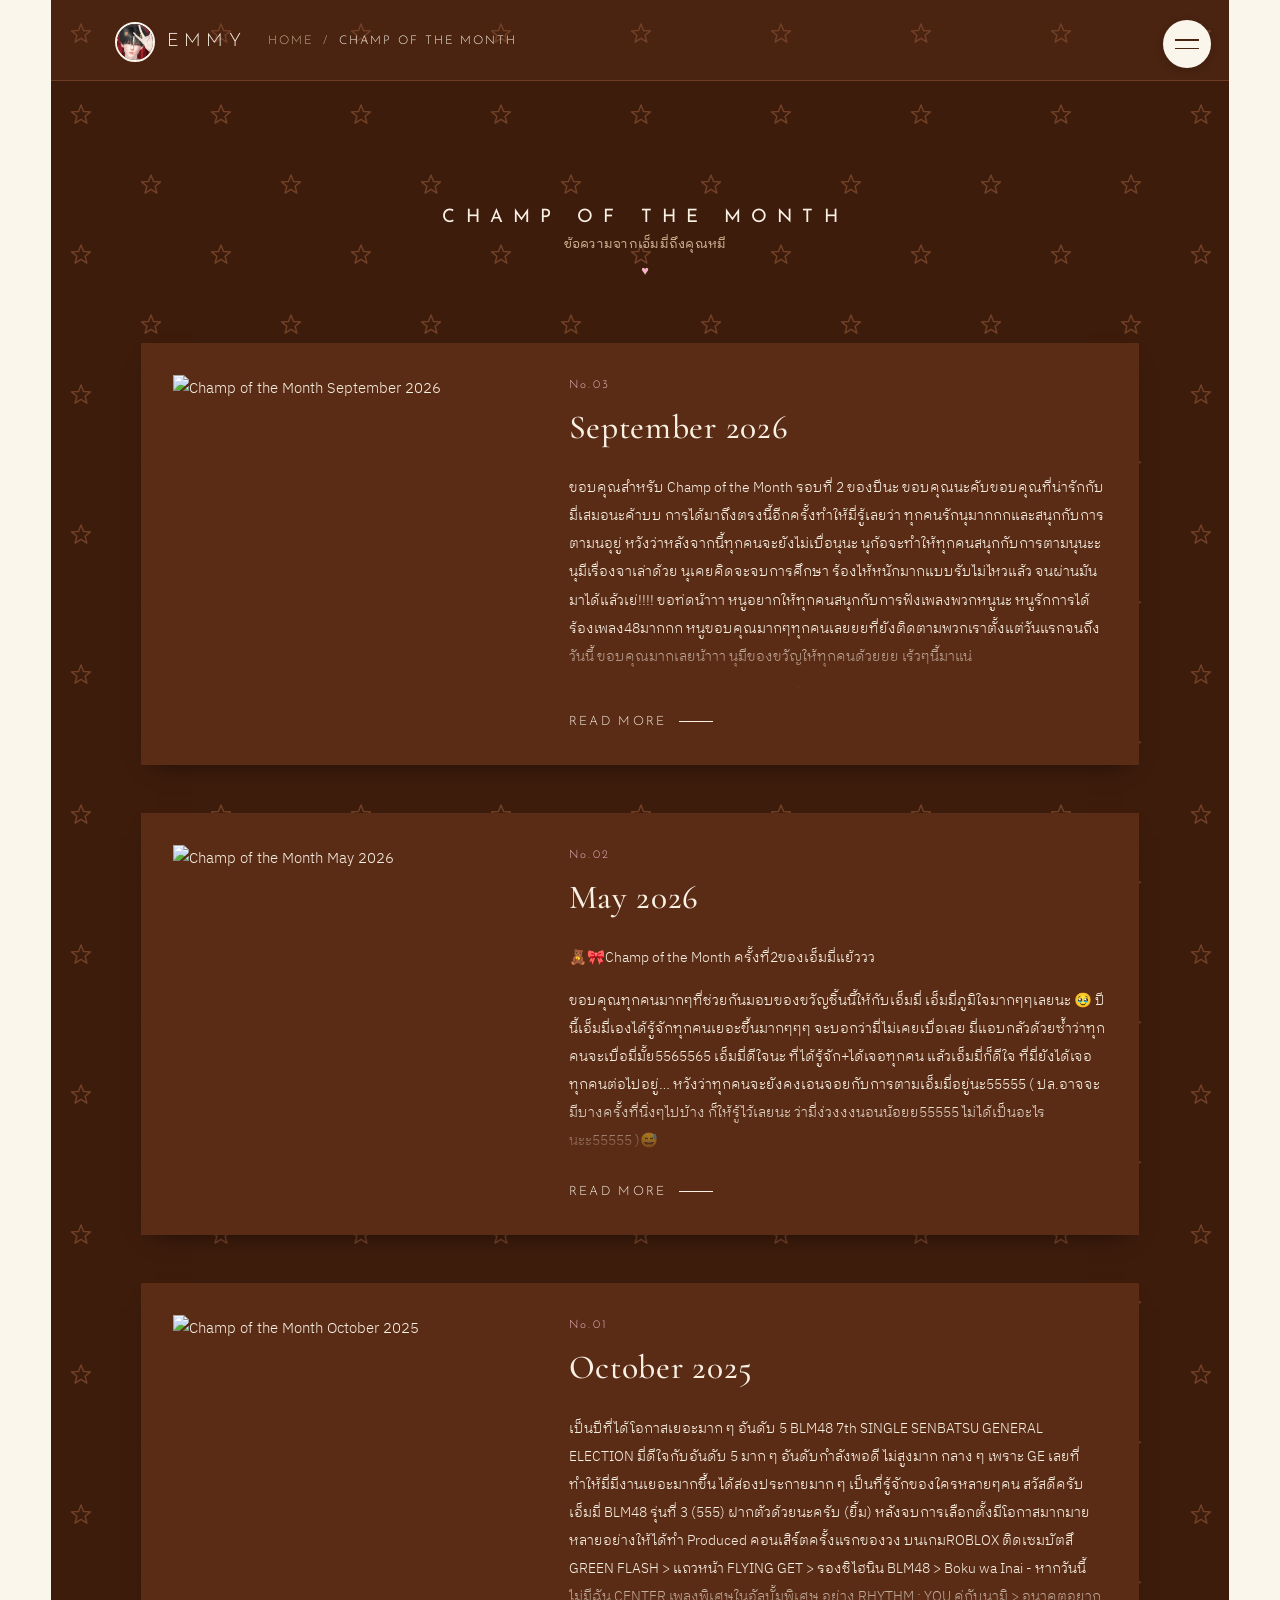
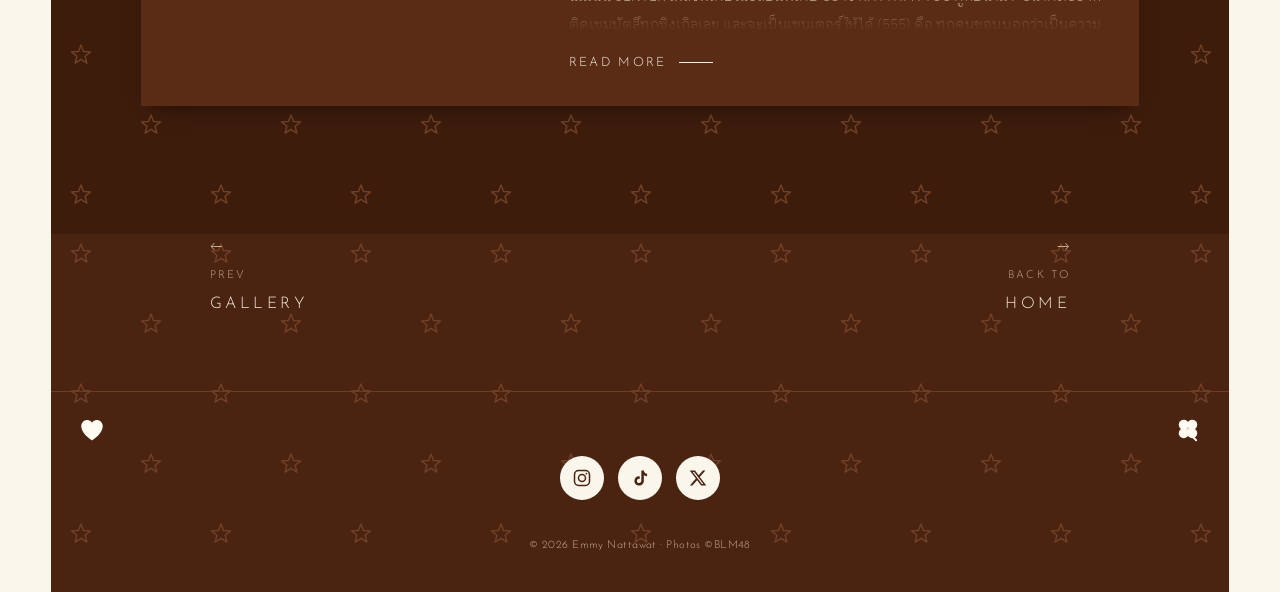
==== champ.html @ a746d8f6 "Split into pages, 4-cut photo theme, gallery, Champ of the Month - Each section is its own page (/pr" ====
<!doctype html>
<html lang="th">
<head>
  <meta charset="utf-8">
  <meta name="viewport" content="width=device-width, initial-scale=1">
  <title>CHAMP OF THE MONTH · EMMY BLM48</title>
  <meta name="description" content="CHAMP OF THE MONTH — เอ็มมี่ BLM48 รุ่นที่ 3">
  <link rel="preconnect" href="https://fonts.googleapis.com">
  <link rel="preconnect" href="https://fonts.gstatic.com" crossorigin>
  <link href="https://fonts.googleapis.com/css2?family=Cormorant+Garamond:ital,wght@0,400;0,500;1,400&family=IBM+Plex+Sans+Thai+Looped:wght@300;400;500&family=Josefin+Sans:wght@300;400;600&family=Zen+Maru+Gothic:wght@400;500&display=swap" rel="stylesheet">
  <link rel="icon" type="image/jpeg" href="/images/logo.jpg">
  <link rel="apple-touch-icon" href="/images/logo.jpg">
  <meta property="og:image" content="https://emmyblm48officialsite.vercel.app/images/logo.jpg">
  <meta name="theme-color" content="#4a2311">
  <link rel="stylesheet" href="style.css">
</head>
<body class="page page-champ">

  <div class="booth">
  <header class="page-head">
    <a class="brand" href="/" aria-label="EMMY — หน้าแรก"><img src="images/logo.jpg" alt="" width="40" height="40"><span>EMMY</span></a>
    <nav class="crumbs" aria-label="ตำแหน่งหน้า"><a href="/">HOME</a><span aria-hidden="true">/</span><span aria-current="page">CHAMP OF THE MONTH</span></nav>
  </header>

  <main id="top">

  <!-- ===== CHAMP OF THE MONTH (rendered from data.js) ===== -->
  <section class="section hatched" id="champ">
    <div class="inner">
      <h1 class="sec-tit">CHAMP OF THE MONTH<small>ข้อความจากเอ็มมี่ถึงคุณหมี</small></h1>
      <div class="champs" id="champ-list"></div>
    </div>
  </section>


  <nav class="page-nav" aria-label="หน้าอื่น">
    <a class="pn-prev" href="/gallery"><small>PREV</small>GALLERY</a>
    <a class="pn-next" href="/"><small>BACK TO</small>HOME</a>
  </nav>

  </main>
  </div>

  <script src="data.js"></script>
  <script src="layout.js"></script>
  <script src="script.js"></script>
</body>
</html>
---- style.css ----
/* =========================================================
   EMMY · BLM48 — "4 cut photo" theme
   chocolate photobooth print · outlined stars · cream paper
   ========================================================= */
:root {
  --paper: #fbf6ec;        /* cream page around the print */
  --brown: #4a2311;        /* print background */
  --brown-deep: #3d1c0c;   /* alternate band */
  --brown-card: #5a2c16;   /* raised panels */
  --star: url("data:image/svg+xml,%3Csvg xmlns='http://www.w3.org/2000/svg' width='140' height='140'%3E%3Cg fill='none' stroke='%23714026' stroke-width='1.4' stroke-linejoin='round'%3E%3Cpolygon points='30.0,24.0 32.5,30.5 39.5,30.9 34.1,35.3 35.9,42.1 30.0,38.3 24.1,42.1 25.9,35.3 20.5,30.9 27.5,30.5'/%3E%3Cpolygon points='100.0,94.0 102.5,100.5 109.5,100.9 104.1,105.3 105.9,112.1 100.0,108.3 94.1,112.1 95.9,105.3 90.5,100.9 97.5,100.5'/%3E%3C/g%3E%3C/svg%3E");

  --ink: #f8f0e3;          /* cream text */
  --ink-2: #dfcbb3;
  --ink-3: #c9ae90;
  --line: #6e3d24;
  --accent: #f4b3c6;       /* soft pink heart */
  --red: #8e1f24;          /* curtain red */

  --en: "Josefin Sans", "IBM Plex Sans Thai Looped", sans-serif;
  --serif: "Cormorant Garamond", "IBM Plex Sans Thai Looped", serif;
  --th: "IBM Plex Sans Thai Looped", "Josefin Sans", sans-serif;
  --jp: "Zen Maru Gothic", "IBM Plex Sans Thai Looped", sans-serif;
}

* { box-sizing: border-box; margin: 0; padding: 0; }
html { scroll-behavior: smooth; }
body {
  font-family: var(--th); font-weight: 300; color: var(--ink); line-height: 1.8; font-size: 15px;
  background: var(--paper); overflow-x: hidden;
  padding: 0 clamp(0px, 4vw, 64px);
}
img { max-width: 100%; height: auto; display: block; }
a { color: inherit; text-decoration: none; }
button { font: inherit; color: inherit; background: none; border: 0; cursor: pointer; }
:focus-visible { outline: 2px solid var(--accent); outline-offset: 3px; }
.heart { color: var(--accent); }

/* ===== the print ===== */
.booth {
  max-width: 1280px; margin: 0 auto;
  background: var(--star) 0 0 / 140px 140px, var(--brown);
}
.hatched { background: var(--star) 70px 70px / 140px 140px, var(--brown-deep); }

/* corner icons (heart + clover) */
.corner { position: absolute; top: 22px; width: 30px; height: 30px; color: #fffaf2; pointer-events: none; }
.corner svg { width: 100%; height: 100%; }
.corner-l { left: 26px; }
.corner-r { right: 26px; }
.hero .corner-r { right: 88px; }

/* ===== MENU ===== */
.menu-btn {
  position: fixed; top: 20px; right: max(20px, calc(4vw + 18px)); z-index: 120;
  width: 48px; height: 48px; display: grid; place-content: center; gap: 7px;
  background: var(--paper); border-radius: 50%; box-shadow: 0 2px 10px #00000026;
}
.menu-btn span { display: block; width: 24px; height: 1.5px; background: var(--brown); transition: transform .35s; }
.menu-btn[aria-expanded="true"] span:first-child { transform: translateY(4.25px) rotate(30deg); }
.menu-btn[aria-expanded="true"] span:last-child { transform: translateY(-4.25px) rotate(-30deg); }
.menu {
  position: fixed; inset: 0; z-index: 110;
  background: var(--star) 0 0 / 140px 140px, #3d1c0cf7;
  display: flex; flex-direction: column; align-items: center; justify-content: center; gap: 32px;
}
.menu[hidden] { display: none; }
.menu-badge { width: 96px; height: 96px; border-radius: 50%; border: 3px solid var(--paper); margin-bottom: -18px; }
.menu-logo { font-family: var(--en); font-weight: 300; font-size: 2.2rem; letter-spacing: .3em; }
.menu ul { list-style: none; text-align: center; }
.menu a { display: block; padding: 9px 0; font-family: var(--en); font-size: 1rem; letter-spacing: .35em; transition: color .2s; }
.menu a small { display: block; font-family: var(--th); font-size: .8rem; letter-spacing: .02em; color: var(--ink-3); }
.menu a:hover { color: var(--accent); }

/* ===== HERO — 4 cut photo ===== */
.hero { position: relative; padding: 26px clamp(20px, 7vw, 110px) 26px; }
.hero-caption { text-align: center; font-family: var(--jp); font-size: clamp(1.15rem, 2.6vw, 1.9rem); letter-spacing: .12em; margin-bottom: clamp(18px, 3vw, 30px); }
.hero-cuts { display: grid; grid-template-columns: 1fr 1fr; gap: clamp(10px, 2vw, 20px); max-width: min(860px, calc((100svh - 250px) * .8)); min-width: min(100%, 420px); margin: 0 auto; }
.cut { display: block; width: 100%; background: #2c140a; overflow: hidden; cursor: zoom-in; }
.cut img { width: 100%; aspect-ratio: 4 / 5; object-fit: cover; object-position: center 22%; transition: transform .6s ease; }
.cut:hover img { transform: scale(1.03); }
/* 4th cut: the teddy-bear cell, cropped out of the 4-cut print (cell ≈ x553–932, y683–1180 of 1080×1350) */
.cut-teddy { position: relative; aspect-ratio: 4 / 5; }
.cut-teddy img { position: absolute; max-width: none; aspect-ratio: auto; object-fit: fill; width: 285%; height: auto; left: -145.9%; top: -146.5%; }
.cut-teddy:hover img { transform: none; }
.hero-foot {
  display: grid; grid-template-columns: 1fr auto 1fr; align-items: end; gap: 16px;
  max-width: max(min(860px, calc((100svh - 250px) * .8)), min(100%, 560px)); margin: clamp(16px, 2.6vw, 26px) auto 0;
}
.cut-label { font-family: var(--serif); font-size: clamp(1.3rem, 2.8vw, 2.1rem); line-height: 1; color: #efe2cf; }
.hero-name { text-align: center; }
.hero-logo { display: block; font-family: var(--en); font-weight: 400; font-size: clamp(2.6rem, 7vw, 4.6rem); letter-spacing: .14em; line-height: 1; padding-left: .14em; }
.hero-sub { font-family: var(--en); font-size: clamp(.6875rem, 1.2vw, .85rem); letter-spacing: .32em; text-transform: uppercase; margin-top: 10px; }
.hero-date { justify-self: end; font-family: var(--en); font-size: clamp(1rem, 2vw, 1.35rem); letter-spacing: .04em; }

/* ===== PAGE HEADER (sub pages) ===== */
.page-head { display: flex; align-items: center; gap: 22px; padding: 22px clamp(20px, 5vw, 64px) 18px; padding-right: 96px; border-bottom: 1px solid var(--line); }
.brand { display: inline-flex; align-items: center; gap: 12px; font-family: var(--en); font-size: 1.15rem; letter-spacing: .28em; }
.brand img { width: 40px; height: 40px; border-radius: 50%; border: 2px solid var(--paper); }
.brand:hover span { color: var(--accent); }
.crumbs { display: flex; gap: 10px; font-family: var(--en); font-size: .75rem; letter-spacing: .16em; color: var(--ink-3); }
.crumbs a:hover { color: var(--ink); }
.crumbs [aria-current] { color: var(--ink); }
.menu a[aria-current="page"] { color: var(--accent); }

/* ===== PREV / NEXT ===== */
.page-nav { display: flex; justify-content: space-between; gap: 16px; max-width: 1040px; margin: 0 auto; padding: 0 clamp(20px, 7vw, 110px) 72px; }
.page-nav a { display: flex; flex-direction: column; gap: 4px; font-family: var(--en); font-size: 1rem; letter-spacing: .22em; transition: color .2s; }
.page-nav a small { font-size: .6875rem; letter-spacing: .2em; color: var(--ink-3); }
.page-nav a:hover { color: var(--accent); }
.pn-prev::before { content: "←"; letter-spacing: 0; color: var(--ink-3); }
.pn-next { text-align: right; align-items: flex-end; }
.pn-next::after { content: "→"; letter-spacing: 0; color: var(--ink-3); order: -1; }

/* ===== HOME: CONTENTS grid (each card = one page) ===== */
.contents { list-style: none; display: grid; grid-template-columns: repeat(3, 1fr); gap: clamp(14px, 2.4vw, 26px); }
.contents a { display: block; text-align: center; }
.contents-img { display: block; overflow: hidden; background: #2c140a; margin-bottom: 14px; }
.contents-img img { width: 100%; aspect-ratio: 4 / 3; object-fit: cover; object-position: center 25%; transition: transform .6s ease, opacity .3s; }
.contents a:hover .contents-img img { transform: scale(1.05); opacity: .85; }
.contents b { display: block; font-family: var(--en); font-weight: 400; font-size: .95rem; letter-spacing: .3em; padding-left: .3em; }
.contents small { display: block; font-size: .8rem; color: var(--ink-3); margin-top: 2px; }
.contents a:hover b { color: var(--accent); }

/* ===== BANNERS (little prints) ===== */
.banners { padding: 18px 0 6px; border-block: 1px solid var(--line); }
.banner-track {
  display: grid; grid-auto-flow: column; grid-auto-columns: clamp(240px, 28vw, 340px); gap: 14px;
  overflow-x: auto; scroll-snap-type: x mandatory; padding: 4px 26px 8px; scrollbar-width: none;
}
.banner-track::-webkit-scrollbar { display: none; }
.banner {
  scroll-snap-align: center; aspect-ratio: 3 / 1; padding: 12px 20px;
  display: flex; flex-direction: column; justify-content: center; line-height: 1.25;
  box-shadow: 0 6px 14px -8px #00000080; transition: transform .25s;
}
.banner:hover { transform: translateY(-2px) rotate(-.4deg); }
.banner small { font-family: var(--en); font-size: .6875rem; letter-spacing: .2em; text-transform: uppercase; }
.banner b { font-family: var(--en); font-weight: 400; font-size: clamp(1.2rem, 2vw, 1.55rem); letter-spacing: .05em; margin: 4px 0 2px; }
.banner span { font-size: .75rem; }
.b-pink { background: #f6dde2; color: #7a1f33; }
.b-white { background: #fbf6ec; color: #4a2311; }
.b-blue { background: #dde7f3; color: #23436e; }
.b-lilac { background: #e9e0f4; color: #4c3478; }
.b-cream { background: #f2e3c6; color: #5a3d0c; }
.banner-dots { display: flex; justify-content: center; gap: 10px; padding: 12px 0 8px; }
.banner-dots button { width: 7px; height: 7px; border-radius: 50%; background: #7b4a30; transition: background .2s; }
.banner-dots button.is-on { background: var(--ink); }

/* ===== SECTION ===== */
.section { position: relative; padding: clamp(72px, 10vw, 128px) clamp(20px, 7vw, 110px); }
.section > *, .inner { max-width: 1040px; margin-inline: auto; }
.sec-tit {
  font-family: var(--en); font-weight: 400; font-size: 1.15rem; letter-spacing: .55em; line-height: 1; text-align: center;
  margin-bottom: clamp(40px, 6vw, 64px); padding-left: .55em;
}
.sec-tit small { display: block; font-family: var(--th); font-size: .8rem; letter-spacing: .02em; color: var(--ink-3); margin-top: 12px; padding: 0; }
.sec-tit::after { content: "♥"; display: block; font-size: .8rem; letter-spacing: 0; color: var(--accent); margin-top: 14px; }
.sub-tit { font-family: var(--en); font-weight: 400; font-size: .9rem; letter-spacing: .4em; text-align: center; margin: 80px 0 28px; }

.view-more {
  display: flex; align-items: center; gap: 12px; margin: 36px 0 0 auto;
  font-family: var(--en); font-size: .8rem; letter-spacing: .18em;
}
.view-more::after { content: ""; width: 34px; height: 1px; background: var(--ink); transition: width .3s; }
.view-more:hover::after { width: 50px; }
.view-more[hidden] { display: none; }

/* category labels */
.pill {
  display: inline-block; font-family: var(--en); font-size: .6875rem; letter-spacing: .06em; line-height: 1;
  padding: 4px 8px 3px; border: 1px solid currentColor; border-radius: 2px; white-space: nowrap; vertical-align: middle;
}
.pill.senbatsu { color: #f4b6c8; }
.pill.center { color: #3a2410; background: #f0d58a; border-color: #f0d58a; }
.pill.under { color: #cdb8a3; }
.pill.cw { color: #d6c5f4; }
.pill.event, .pill.live { color: #bcd2f6; }
.pill.movie { color: #a9dcc6; }
.pill.teaser { color: #f5c49b; }
.pill.ver { color: var(--ink-2); }
.pill.team { color: #3d1c2f; background: #f2c3df; border-color: #f2c3df; }
.pill.role { color: #10313b; background: #bfe3ee; border-color: #bfe3ee; }

/* filter tabs: text only, each its own pastel, active = cream + underline */
.pills { display: flex; flex-wrap: wrap; justify-content: center; gap: 6px 26px; margin-bottom: 40px; }
.pill-btn {
  --c: var(--ink-2);
  position: relative; padding: 6px 2px 10px; color: var(--c);
  font-family: var(--en); font-size: .85rem; letter-spacing: .08em; transition: color .2s, opacity .2s;
}
.pill-btn::after {
  content: ""; position: absolute; left: 0; right: 0; bottom: 0; height: 1px; background: var(--ink);
  transform: scaleX(0); transition: transform .3s ease;
}
.pill-btn:hover { opacity: .75; }
.pill-btn.is-on { color: var(--ink); }
.pill-btn.is-on::after { transform: scaleX(1); }
[data-vfilter="song"], [data-filter="senbatsu"] { --c: #f4b6c8; }
[data-vfilter="mv"], [data-filter="cw"] { --c: #d6c5f4; }
[data-vfilter="center"], [data-filter="center"] { --c: #f0d58a; }
[data-vfilter="teaser"] { --c: #f5c49b; }
[data-vfilter="thai"], [data-filter="event"] { --c: #bcd2f6; }
[data-vfilter="male"] { --c: #a9dcc6; }
[data-filter="under"] { --c: #cdb8a3; }

/* ===== PROFILE ===== */
.profile { display: grid; grid-template-columns: minmax(240px, 400px) 1fr; gap: clamp(32px, 6vw, 80px); align-items: start; }
.profile-photo { background: #fbf6ec; padding: 12px 12px 44px; box-shadow: 0 10px 24px -12px #000000a0; transform: rotate(-1.5deg); position: relative; }
.profile-photo::after { content: "EMMY"; position: absolute; left: 0; right: 0; bottom: 12px; text-align: center; font-family: var(--en); font-size: .85rem; letter-spacing: .3em; color: var(--brown); }
.profile-photo img { width: 100%; aspect-ratio: 1; object-fit: cover; }
.profile-name { font-family: var(--en); font-weight: 300; font-size: clamp(2.4rem, 5vw, 3.4rem); letter-spacing: .1em; line-height: 1.1; }
.profile-name span { font-family: var(--jp); font-size: .9rem; letter-spacing: .3em; color: var(--accent); margin-left: 16px; vertical-align: middle; }
.profile-th { color: var(--ink-2); margin-top: 6px; font-size: .9rem; }
.profile-data { margin-top: 32px; border-top: 1px solid var(--line); }
.profile-data div { display: grid; grid-template-columns: 120px 1fr; gap: 12px; padding: 11px 0; border-bottom: 1px solid var(--line); }
.profile-data dt { font-family: var(--en); font-size: .72rem; letter-spacing: .14em; text-transform: uppercase; color: var(--ink-3); padding-top: 3px; }
.profile-data dd { font-size: .92rem; }
.oshimark { font-size: 1.2rem; line-height: 1; }
.profile-stats { list-style: none; display: grid; grid-template-columns: repeat(4, 1fr); margin-top: 32px; }
.profile-stats li { text-align: center; font-family: var(--en); font-size: .6875rem; letter-spacing: .14em; color: var(--ink-3); text-transform: uppercase; }
.profile-stats li + li { border-left: 1px solid var(--line); }
.profile-stats b { display: block; font-weight: 300; font-size: clamp(1.8rem, 3vw, 2.4rem); color: var(--ink); letter-spacing: 0; line-height: 1.3; }

/* ===== SNS ===== */
.sns { list-style: none; display: flex; gap: 14px; }
.sns a { display: grid; place-items: center; width: 44px; height: 44px; border-radius: 50%; background: var(--paper); color: var(--brown); transition: transform .2s, background .2s; }
.sns a:hover { transform: translateY(-2px); background: #fff; }
.sns svg { width: 20px; height: 20px; }
.sns-profile { margin-top: 32px; }
.sns-footer { justify-content: center; margin-bottom: 36px; }

/* ===== HISTORY ===== */
.sched { list-style: none; }
.sched li { display: grid; grid-template-columns: 96px 1fr; gap: 18px; padding: 14px 0; border-bottom: 1px dashed var(--line); }
.sched-date { font-family: var(--en); line-height: 1.1; }
.sched-date b { display: block; font-weight: 400; font-size: 1.5rem; letter-spacing: .02em; }
.sched-date span { font-size: .6875rem; letter-spacing: .1em; color: var(--ink-3); }
.sched-body { padding-top: 2px; }
.sched-tags { display: flex; gap: 6px; flex-wrap: wrap; align-items: center; margin-bottom: 6px; }
.sched-new { font-family: var(--en); font-size: .6875rem; color: var(--accent); letter-spacing: .08em; }
.sched-title { font-size: .92rem; line-height: 1.6; }
.sched-title button, .sched-title a { text-align: left; transition: color .2s; }
.sched-title button:hover, .sched-title a:hover { color: var(--accent); }
.sched-title small { color: var(--ink-2); }

/* ===== MOVIE ===== */
.movies { display: grid; grid-template-columns: repeat(3, 1fr); gap: 40px 28px; }
.movie { display: block; text-align: left; }
.movie-thumb { position: relative; aspect-ratio: 16 / 9; overflow: hidden; background: #2c140a; }
.movie-thumb img { width: 100%; height: 100%; object-fit: cover; transition: transform .6s ease, opacity .3s; }
.movie:hover .movie-thumb img { transform: scale(1.05); opacity: .85; }
.movie-thumb .play {
  position: absolute; left: 50%; top: 50%; translate: -50% -50%; width: 46px; height: 46px; border-radius: 50%;
  border: 1px solid #fff; display: grid; place-items: center; color: #fff; font-size: .8rem; padding-left: 3px;
  background: #00000040; transition: background .25s, color .25s;
}
.movie:hover .play { background: var(--paper); color: var(--brown); border-color: var(--paper); }
.movie-meta { margin-top: 14px; }
.movie-meta time { font-family: var(--en); font-size: .75rem; letter-spacing: .1em; color: var(--ink-3); }
.movie-meta h3 { font-weight: 400; font-size: .95rem; line-height: 1.5; margin-top: 4px; }
.movie-meta p { font-size: .8rem; color: var(--ink-2); line-height: 1.5; }

/* ===== PHOTO (booth cells) ===== */
.photos { display: grid; grid-template-columns: repeat(4, 1fr); gap: 34px 22px; }
.photo { text-align: left; display: block; }
.photo[hidden] { display: none; }
.photo-img { overflow: hidden; background: #2c140a; }
.photo-img img { width: 100%; aspect-ratio: 4 / 5; object-fit: cover; object-position: center 20%; transition: transform .6s ease; }
.photo:hover .photo-img img { transform: scale(1.05); }
.photo-meta { margin-top: 12px; }
.photo-meta time { font-family: var(--en); font-size: .72rem; letter-spacing: .1em; color: var(--ink-3); }
.photo-meta h3 { font-weight: 400; font-size: .92rem; line-height: 1.45; margin: 4px 0 2px; }
.photo-meta p { font-size: .8rem; color: var(--ink-2); line-height: 1.5; }
.covers { display: grid; grid-template-columns: repeat(4, 1fr); gap: 22px; }
.cover { overflow: hidden; }
.cover img { width: 100%; aspect-ratio: 4 / 5; object-fit: cover; transition: transform .6s ease; }
.cover:hover img { transform: scale(1.05); }

/* ===== GALLERY (masonry) ===== */
.gallery { columns: 3 260px; column-gap: 16px; }
.g-item { display: block; width: 100%; margin-bottom: 16px; break-inside: avoid; overflow: hidden; background: #2c140a; }
.g-item img { width: 100%; height: auto; transition: transform .6s ease; }
.g-item:hover img { transform: scale(1.04); }

/* ===== CHAMP OF THE MONTH ===== */
.champs { display: grid; gap: 48px; }
.champ { display: grid; grid-template-columns: minmax(220px, 340px) 1fr; gap: clamp(28px, 5vw, 56px); align-items: start; background: var(--brown-card); padding: clamp(18px, 3vw, 32px); box-shadow: 0 10px 24px -14px #000000b0; }
.champ-img img { width: 100%; }
.champ-no { font-family: var(--en); font-size: .72rem; letter-spacing: .2em; color: var(--accent); }
.champ h3 { font-family: var(--serif); font-weight: 500; font-size: clamp(1.6rem, 3vw, 2.1rem); letter-spacing: .02em; margin: 2px 0 16px; }
.champ-text { font-size: .9rem; line-height: 1.95; max-height: 15em; overflow: hidden; position: relative; }
.champ-text::after { content: ""; position: absolute; left: 0; right: 0; bottom: 0; height: 4em; background: linear-gradient(#5a2c1600, var(--brown-card)); pointer-events: none; }
.champ-text.is-open { max-height: none; }
.champ-text.is-open::after { display: none; }
.champ-text p + p { margin-top: 1em; }
.champ-toggle { margin: 20px 0 0; }

/* ===== MESSAGE ===== */
.message { max-width: 640px !important; text-align: center; }
.message p + p { margin-top: 20px; }
.message-lead { font-size: clamp(1.25rem, 2.4vw, 1.6rem); font-weight: 400; line-height: 1.6; margin-bottom: 32px; }
.message-jp { font-family: var(--jp); color: var(--ink-2); }
.message-sign { font-family: var(--serif); font-size: 1.4rem; letter-spacing: .06em; margin-top: 32px !important; }
.why { margin-top: 56px !important; padding-top: 28px; border-top: 1px solid var(--line); font-size: .85rem; color: var(--ink-2); }
.why b { font-weight: 500; color: var(--ink); }

/* ===== FOOTER (print bottom edge) ===== */
.footer { position: relative; text-align: center; padding: 64px clamp(20px, 7vw, 110px) 36px; border-top: 1px solid var(--line); }
.footer-copy { font-family: var(--en); font-size: .6875rem; letter-spacing: .04em; color: var(--ink-3); }

/* ===== LIGHTBOX & PLAYER ===== */
.lightbox, .player { position: fixed; inset: 0; z-index: 300; background: #2a1208f2; }
.lightbox { display: grid; grid-template-columns: 64px 1fr 64px; align-items: center; padding: 24px 8px; }
.lightbox[hidden], .player[hidden] { display: none; }
.lightbox figure { grid-column: 2; display: flex; flex-direction: column; align-items: center; }
.lightbox img { max-height: 80vh; border: 10px solid var(--paper); }
.lightbox figcaption, .player-cap { font-family: var(--en); font-size: .8rem; letter-spacing: .02em; color: var(--ink-2); margin-top: 16px; text-align: center; }
.lb-btn { width: 52px; height: 52px; border-radius: 50%; font-size: 2rem; line-height: 1; color: var(--ink); font-weight: 300; }
.lb-btn:hover { color: var(--accent); }
.lb-close { position: absolute; top: 20px; right: 24px; }
.lb-prev { grid-column: 1; }
.lb-next { grid-column: 3; }
.player { display: grid; place-items: center; padding: 72px 16px 24px; }
.player-box { width: min(100%, 980px); }
.player-frame { aspect-ratio: 16 / 9; background: #000; overflow: hidden; }
.player-frame iframe { width: 100%; height: 100%; border: 0; display: block; }
.player-cap { display: flex; justify-content: space-between; gap: 16px; flex-wrap: wrap; text-align: left; }
.player-cap a { color: var(--ink); border-bottom: 1px solid currentColor; }
.player-close { position: absolute; top: 20px; right: 24px; }

/* ===== REVEAL ===== */
.reveal { opacity: 0; transform: translateY(18px); transition: opacity .8s ease, transform .8s ease; }
.reveal.in { opacity: 1; transform: none; }
@media (prefers-reduced-motion: reduce) {
  html { scroll-behavior: auto; }
  .reveal { opacity: 1; transform: none; transition: none; }
  .banner:hover { transform: none; }
}

/* ===== RESPONSIVE ===== */
@media (max-width: 900px) {
  .profile { grid-template-columns: 1fr; }
  .profile-photo { max-width: 400px; }
  .movies { grid-template-columns: repeat(2, 1fr); gap: 32px 18px; }
  .photos { grid-template-columns: repeat(3, 1fr); }
  .covers { grid-template-columns: repeat(2, 1fr); }
  .champ { grid-template-columns: 1fr; }
  .champ-img { max-width: 420px; }
  .contents { grid-template-columns: repeat(2, 1fr); }
}
@media (max-width: 600px) {
  body { font-size: 14px; padding: 0; }
  .hero { padding: 70px 14px 24px; }
  .corner { top: 18px; width: 24px; height: 24px; }
  .corner-l { left: 16px; }
  .corner-r { right: auto; left: 52px; }
  .hero-foot { grid-template-columns: auto 1fr auto; gap: 10px; }
  .menu-btn { top: 10px; right: 10px; }
  .banner-track { padding: 4px 16px 8px; grid-auto-columns: 78vw; }
  .sec-tit { letter-spacing: .4em; padding-left: .4em; }
  .profile-data div { grid-template-columns: 96px 1fr; }
  .profile-stats b { font-size: 1.6rem; }
  .sched li { grid-template-columns: 74px 1fr; gap: 12px; }
  .sched-date b { font-size: 1.2rem; }
  .movies { grid-template-columns: 1fr; }
  .photos { grid-template-columns: repeat(2, 1fr); gap: 26px 14px; }
  .lightbox { grid-template-columns: 40px 1fr 40px; padding: 16px 0; }
  .page-head { padding: 14px 70px 14px 16px; gap: 14px; flex-wrap: wrap; }
  .crumbs { font-size: .6875rem; }
  .page-nav a { font-size: .85rem; letter-spacing: .14em; }
}
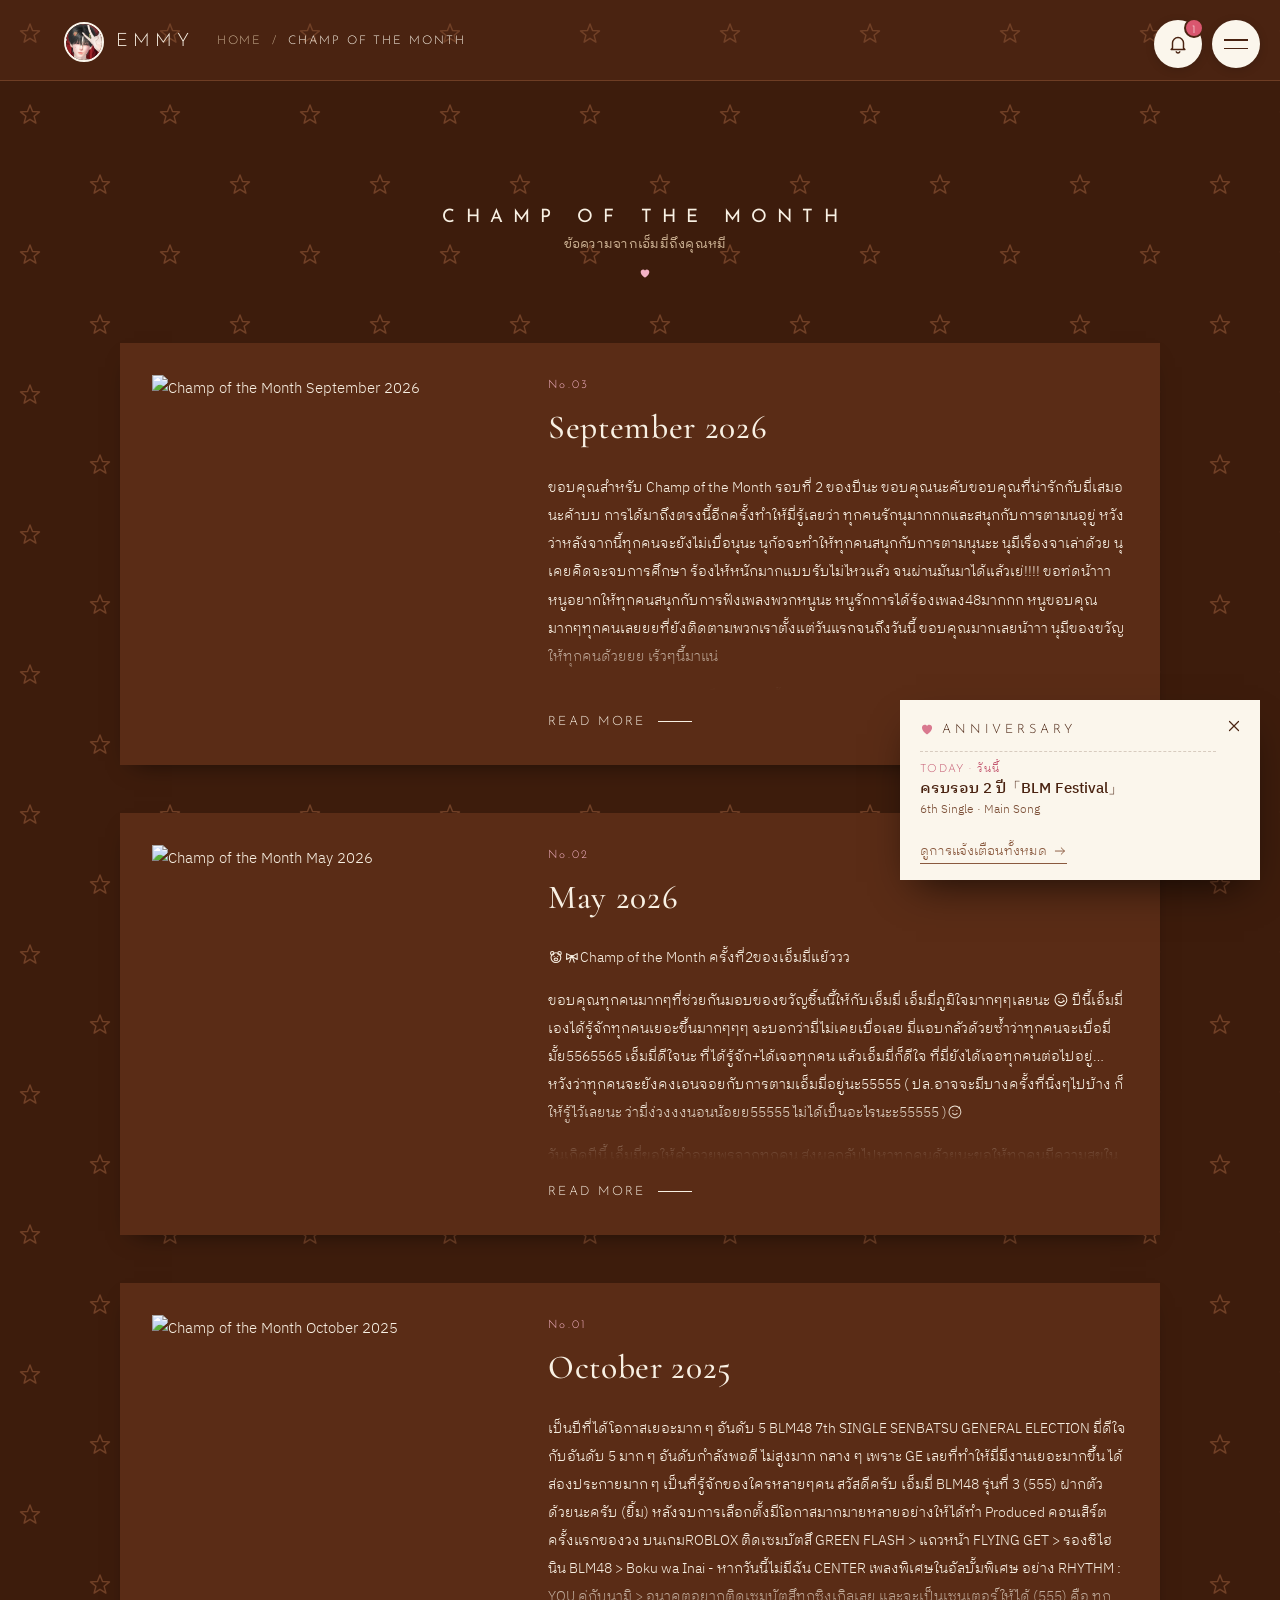
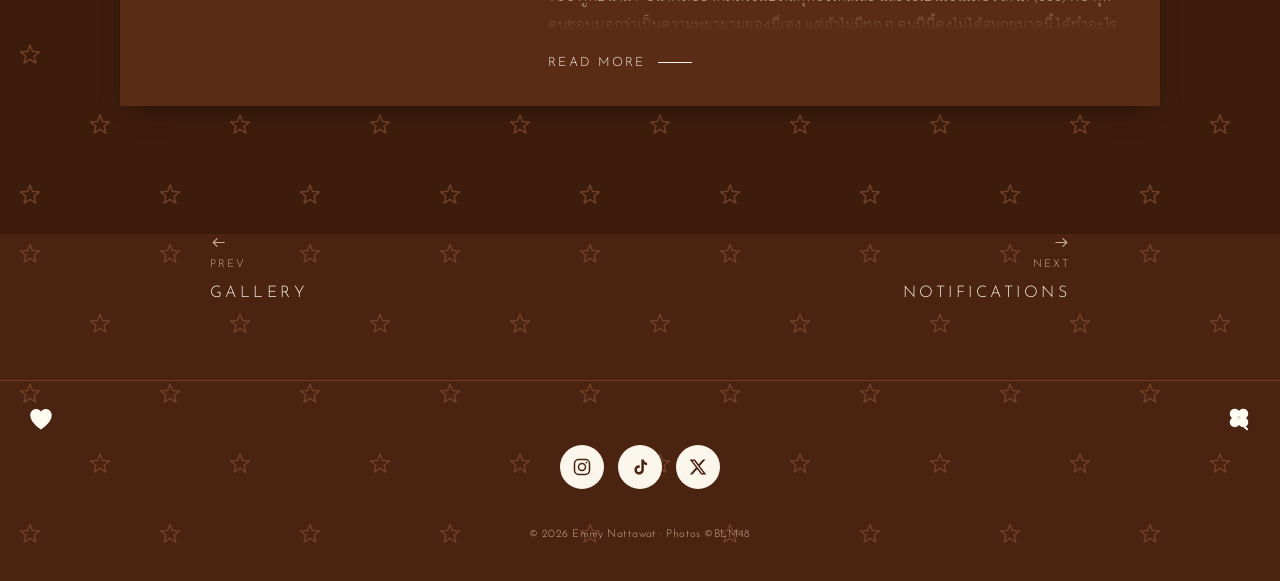
==== commit 484537a0: "Add Notifications page, bell badge and device notifications - /notifications lists today's, upcoming" ====
--- a/champ.html
+++ b/champ.html
@@ -9,7 +9,8 @@
   <link rel="preconnect" href="https://fonts.gstatic.com" crossorigin>
   <link href="https://fonts.googleapis.com/css2?family=Cormorant+Garamond:ital,wght@0,400;0,500;1,400&family=IBM+Plex+Sans+Thai+Looped:wght@300;400;500&family=Josefin+Sans:wght@300;400;600&family=Zen+Maru+Gothic:wght@400;500&display=swap" rel="stylesheet">
   <link rel="icon" type="image/jpeg" href="/images/logo.jpg">
-  <link rel="apple-touch-icon" href="/images/logo.jpg">
+  <link rel="apple-touch-icon" href="/images/icon-192.png">
+  <link rel="manifest" href="/manifest.webmanifest">
   <meta property="og:image" content="https://emmyblm48officialsite.vercel.app/images/logo.jpg">
   <meta name="theme-color" content="#4a2311">
   <link rel="stylesheet" href="style.css">
@@ -35,13 +36,14 @@
 
   <nav class="page-nav" aria-label="หน้าอื่น">
     <a class="pn-prev" href="/gallery"><small>PREV</small>GALLERY</a>
-    <a class="pn-next" href="/"><small>BACK TO</small>HOME</a>
+    <a class="pn-next" href="/notifications"><small>NEXT</small>NOTIFICATIONS</a>
   </nav>
 
   </main>
   </div>
 
   <script src="data.js"></script>
+  <script src="notify.js"></script>
   <script src="layout.js"></script>
   <script src="script.js"></script>
 </body>
--- a/style.css
+++ b/style.css
@@ -3,7 +3,7 @@
    chocolate photobooth print · outlined stars · cream paper
    ========================================================= */
 :root {
-  --paper: #fbf6ec;        /* cream page around the print */
+  --paper: #fbf6ec;        /* cream for prints, polaroid, buttons */
   --brown: #4a2311;        /* print background */
   --brown-deep: #3d1c0c;   /* alternate band */
   --brown-card: #5a2c16;   /* raised panels */
@@ -13,6 +13,9 @@
   --ink-2: #dfcbb3;
   --ink-3: #c9ae90;
   --line: #6e3d24;
+  --i-heart: url("data:image/svg+xml,%3Csvg xmlns='http://www.w3.org/2000/svg' viewBox='0 0 24 24'%3E%3Cpath d='M12 21.2s-8.6-5.3-8.6-11.4C3.4 6.9 5.6 4.8 8.2 4.8c1.6 0 3 .8 3.8 2.1.8-1.3 2.2-2.1 3.8-2.1 2.6 0 4.8 2.1 4.8 5 0 6.1-8.6 11.4-8.6 11.4z'/%3E%3C/svg%3E");
+  --i-arrow-l: url("data:image/svg+xml,%3Csvg xmlns='http://www.w3.org/2000/svg' viewBox='0 0 24 24' fill='none' stroke='%23000' stroke-width='1.6' stroke-linecap='round' stroke-linejoin='round'%3E%3Cpath d='M20 12H4.5M10 6.5 4.5 12l5.5 5.5'/%3E%3C/svg%3E");
+  --i-arrow-r: url("data:image/svg+xml,%3Csvg xmlns='http://www.w3.org/2000/svg' viewBox='0 0 24 24' fill='none' stroke='%23000' stroke-width='1.6' stroke-linecap='round' stroke-linejoin='round'%3E%3Cpath d='M4 12h15.5M14 6.5l5.5 5.5-5.5 5.5'/%3E%3C/svg%3E");
   --accent: #f4b3c6;       /* soft pink heart */
   --red: #8e1f24;          /* curtain red */
 
@@ -26,18 +29,18 @@
 html { scroll-behavior: smooth; }
 body {
   font-family: var(--th); font-weight: 300; color: var(--ink); line-height: 1.8; font-size: 15px;
-  background: var(--paper); overflow-x: hidden;
-  padding: 0 clamp(0px, 4vw, 64px);
+  background: var(--star) 0 0 / 140px 140px, var(--brown); overflow-x: hidden;
 }
 img { max-width: 100%; height: auto; display: block; }
 a { color: inherit; text-decoration: none; }
 button { font: inherit; color: inherit; background: none; border: 0; cursor: pointer; }
 :focus-visible { outline: 2px solid var(--accent); outline-offset: 3px; }
 .heart { color: var(--accent); }
+.ico { display: inline-block; width: 1.1em; height: 1.1em; vertical-align: -.18em; flex: none; }
 
 /* ===== the print ===== */
 .booth {
-  max-width: 1280px; margin: 0 auto;
+  min-height: 100svh;
   background: var(--star) 0 0 / 140px 140px, var(--brown);
 }
 .hatched { background: var(--star) 70px 70px / 140px 140px, var(--brown-deep); }
@@ -47,11 +50,24 @@
 .corner svg { width: 100%; height: 100%; }
 .corner-l { left: 26px; }
 .corner-r { right: 26px; }
-.hero .corner-r { right: 88px; }
+.hero .corner-r { right: 146px; }
+
+/* ===== BELL (notifications) ===== */
+.bell-btn {
+  position: fixed; top: 20px; right: 78px; z-index: 120; width: 48px; height: 48px; display: grid; place-items: center;
+  background: var(--paper); color: var(--brown); border-radius: 50%; box-shadow: 0 2px 10px #00000026;
+}
+.bell-btn .ico { width: 22px; height: 22px; }
+.bell-btn:hover { color: #c4566f; }
+.bell-count {
+  position: absolute; top: -2px; right: -2px; min-width: 20px; height: 20px; padding: 0 5px; border-radius: 10px;
+  background: #d9576f; color: #fff; font-family: var(--en); font-size: .7rem; line-height: 21px; text-align: center; border: 2px solid var(--brown);
+}
+.bell-count[hidden] { display: none; }
 
 /* ===== MENU ===== */
 .menu-btn {
-  position: fixed; top: 20px; right: max(20px, calc(4vw + 18px)); z-index: 120;
+  position: fixed; top: 20px; right: 20px; z-index: 120;
   width: 48px; height: 48px; display: grid; place-content: center; gap: 7px;
   background: var(--paper); border-radius: 50%; box-shadow: 0 2px 10px #00000026;
 }
@@ -93,7 +109,7 @@
 .hero-date { justify-self: end; font-family: var(--en); font-size: clamp(1rem, 2vw, 1.35rem); letter-spacing: .04em; }
 
 /* ===== PAGE HEADER (sub pages) ===== */
-.page-head { display: flex; align-items: center; gap: 22px; padding: 22px clamp(20px, 5vw, 64px) 18px; padding-right: 96px; border-bottom: 1px solid var(--line); }
+.page-head { display: flex; align-items: center; gap: 22px; padding: 22px clamp(20px, 5vw, 64px) 18px; padding-right: 150px; border-bottom: 1px solid var(--line); }
 .brand { display: inline-flex; align-items: center; gap: 12px; font-family: var(--en); font-size: 1.15rem; letter-spacing: .28em; }
 .brand img { width: 40px; height: 40px; border-radius: 50%; border: 2px solid var(--paper); }
 .brand:hover span { color: var(--accent); }
@@ -107,19 +123,10 @@
 .page-nav a { display: flex; flex-direction: column; gap: 4px; font-family: var(--en); font-size: 1rem; letter-spacing: .22em; transition: color .2s; }
 .page-nav a small { font-size: .6875rem; letter-spacing: .2em; color: var(--ink-3); }
 .page-nav a:hover { color: var(--accent); }
-.pn-prev::before { content: "←"; letter-spacing: 0; color: var(--ink-3); }
+.pn-prev::before, .pn-next::after { content: ""; width: 1.1em; height: 1.1em; background: var(--ink-3); -webkit-mask: var(--i) center / contain no-repeat; mask: var(--i) center / contain no-repeat; }
+.pn-prev::before { --i: var(--i-arrow-l); }
 .pn-next { text-align: right; align-items: flex-end; }
-.pn-next::after { content: "→"; letter-spacing: 0; color: var(--ink-3); order: -1; }
-
-/* ===== HOME: CONTENTS grid (each card = one page) ===== */
-.contents { list-style: none; display: grid; grid-template-columns: repeat(3, 1fr); gap: clamp(14px, 2.4vw, 26px); }
-.contents a { display: block; text-align: center; }
-.contents-img { display: block; overflow: hidden; background: #2c140a; margin-bottom: 14px; }
-.contents-img img { width: 100%; aspect-ratio: 4 / 3; object-fit: cover; object-position: center 25%; transition: transform .6s ease, opacity .3s; }
-.contents a:hover .contents-img img { transform: scale(1.05); opacity: .85; }
-.contents b { display: block; font-family: var(--en); font-weight: 400; font-size: .95rem; letter-spacing: .3em; padding-left: .3em; }
-.contents small { display: block; font-size: .8rem; color: var(--ink-3); margin-top: 2px; }
-.contents a:hover b { color: var(--accent); }
+.pn-next::after { --i: var(--i-arrow-r); order: -1; }
 
 /* ===== BANNERS (little prints) ===== */
 .banners { padding: 18px 0 6px; border-block: 1px solid var(--line); }
@@ -154,7 +161,7 @@
   margin-bottom: clamp(40px, 6vw, 64px); padding-left: .55em;
 }
 .sec-tit small { display: block; font-family: var(--th); font-size: .8rem; letter-spacing: .02em; color: var(--ink-3); margin-top: 12px; padding: 0; }
-.sec-tit::after { content: "♥"; display: block; font-size: .8rem; letter-spacing: 0; color: var(--accent); margin-top: 14px; }
+.sec-tit::after { content: ""; display: block; width: .8rem; height: .8rem; margin: 14px auto 0; background: var(--accent); -webkit-mask: var(--i-heart) center / contain no-repeat; mask: var(--i-heart) center / contain no-repeat; }
 .sub-tit { font-family: var(--en); font-weight: 400; font-size: .9rem; letter-spacing: .4em; text-align: center; margin: 80px 0 28px; }
 
 .view-more {
@@ -202,6 +209,7 @@
 [data-vfilter="thai"], [data-filter="event"] { --c: #bcd2f6; }
 [data-vfilter="male"] { --c: #a9dcc6; }
 [data-filter="under"] { --c: #cdb8a3; }
+[data-filter="team"] { --c: #f2c3df; }
 
 /* ===== PROFILE ===== */
 .profile { display: grid; grid-template-columns: minmax(240px, 400px) 1fr; gap: clamp(32px, 6vw, 80px); align-items: start; }
@@ -251,9 +259,10 @@
 .movie:hover .movie-thumb img { transform: scale(1.05); opacity: .85; }
 .movie-thumb .play {
   position: absolute; left: 50%; top: 50%; translate: -50% -50%; width: 46px; height: 46px; border-radius: 50%;
-  border: 1px solid #fff; display: grid; place-items: center; color: #fff; font-size: .8rem; padding-left: 3px;
+  border: 1px solid #fff; display: grid; place-items: center; color: #fff; padding-left: 2px;
   background: #00000040; transition: background .25s, color .25s;
 }
+.movie-thumb .play .ico { width: 16px; height: 16px; }
 .movie:hover .play { background: var(--paper); color: var(--brown); border-color: var(--paper); }
 .movie-meta { margin-top: 14px; }
 .movie-meta time { font-family: var(--en); font-size: .75rem; letter-spacing: .1em; color: var(--ink-3); }
@@ -315,7 +324,8 @@
 .lightbox figure { grid-column: 2; display: flex; flex-direction: column; align-items: center; }
 .lightbox img { max-height: 80vh; border: 10px solid var(--paper); }
 .lightbox figcaption, .player-cap { font-family: var(--en); font-size: .8rem; letter-spacing: .02em; color: var(--ink-2); margin-top: 16px; text-align: center; }
-.lb-btn { width: 52px; height: 52px; border-radius: 50%; font-size: 2rem; line-height: 1; color: var(--ink); font-weight: 300; }
+.lb-btn { width: 52px; height: 52px; border-radius: 50%; display: grid; place-items: center; color: var(--ink); }
+.lb-btn .ico { width: 28px; height: 28px; }
 .lb-btn:hover { color: var(--accent); }
 .lb-close { position: absolute; top: 20px; right: 24px; }
 .lb-prev { grid-column: 1; }
@@ -326,14 +336,66 @@
 .player-frame iframe { width: 100%; height: 100%; border: 0; display: block; }
 .player-cap { display: flex; justify-content: space-between; gap: 16px; flex-wrap: wrap; text-align: left; }
 .player-cap a { color: var(--ink); border-bottom: 1px solid currentColor; }
+.player-cap .ico { width: 1em; height: 1em; vertical-align: -.12em; }
 .player-close { position: absolute; top: 20px; right: 24px; }
+
+/* ===== NOTIFICATIONS PAGE ===== */
+.notif-wrap { max-width: 720px; }
+.push-box { display: flex; align-items: center; justify-content: space-between; gap: 14px 20px; flex-wrap: wrap; background: var(--brown-card); padding: 18px 22px; margin-bottom: 36px; box-shadow: 0 10px 24px -14px #000000b0; }
+.push-box.is-on { box-shadow: inset 3px 0 0 var(--accent), 0 10px 24px -14px #000000b0; }
+.push-state { flex: 1 1 260px; font-size: .9rem; line-height: 1.6; color: var(--ink-2); }
+.push-actions { display: flex; gap: 10px; }
+.push-btn, .push-test { font-family: var(--en); font-size: .78rem; letter-spacing: .12em; padding: 11px 18px; border-radius: 999px; }
+.push-btn { background: var(--paper); color: var(--brown); }
+.push-btn:hover { background: var(--accent); }
+.push-test { border: 1px solid var(--ink-3); }
+.push-test:hover { border-color: var(--accent); color: var(--accent); }
+.push-btn[hidden], .push-test[hidden] { display: none; }
+.notif-pills { margin-bottom: 8px; }
+.notif-group { font-family: var(--en); font-weight: 400; font-size: .85rem; letter-spacing: .3em; margin: 34px 0 6px; }
+.notif-group small { font-family: var(--th); font-size: .75rem; letter-spacing: .02em; color: var(--ink-3); margin-left: 12px; }
+.notif-ul { list-style: none; }
+.notif a { position: relative; display: grid; grid-template-columns: 46px 1fr; gap: 14px; align-items: start; padding: 14px 28px 14px 0; border-bottom: 1px dashed var(--line); transition: background .2s; }
+.notif a:hover { background: #ffffff08; }
+.notif-ico { width: 46px; height: 46px; border-radius: 50%; display: grid; place-items: center; background: var(--paper); color: var(--brown); }
+.notif-ico .ico { width: 22px; height: 22px; }
+.notif-anniv { color: #c4566f; }
+.notif.is-today .notif-ico { background: var(--accent); color: var(--brown); }
+.notif-meta { display: block; font-family: var(--en); font-size: .68rem; letter-spacing: .1em; color: var(--ink-3); margin-bottom: 2px; }
+.notif.is-today .notif-meta { color: var(--accent); }
+.notif b { display: block; font-weight: 500; font-size: .95rem; line-height: 1.5; }
+.notif small { display: block; font-size: .8rem; color: var(--ink-3); line-height: 1.5; margin-top: 2px; }
+.notif.is-unread a::after { content: ""; position: absolute; right: 6px; top: 50%; width: 9px; height: 9px; margin-top: -4px; border-radius: 50%; background: var(--accent); }
+.notif-empty { display: flex; align-items: center; justify-content: center; gap: 10px; color: var(--ink-3); padding: 48px 0; }
+
+/* ===== ANNIVERSARY NOTICE ===== */
+.anniv {
+  position: fixed; right: 20px; bottom: 20px; z-index: 250; width: min(360px, calc(100vw - 32px));
+  max-height: min(70vh, 480px); overflow: auto; background: var(--paper); color: var(--brown);
+  padding: 18px 44px 16px 20px; box-shadow: 0 18px 40px -16px #000000c0;
+  opacity: 0; transform: translateY(16px); transition: opacity .5s ease, transform .5s ease;
+}
+.anniv.in { opacity: 1; transform: none; }
+.anniv-head { display: flex; align-items: center; gap: 8px; font-family: var(--en); font-size: .8rem; letter-spacing: .3em; margin-bottom: 10px; }
+.anniv-head .ico { color: #d9798f; }
+.anniv ul { list-style: none; }
+.anniv li { padding: 10px 0; border-top: 1px dashed #4a231133; line-height: 1.5; }
+.anniv-when { display: block; font-family: var(--en); font-size: .7rem; letter-spacing: .12em; color: #8a5a3f; }
+.anniv li.is-today .anniv-when { color: #c4566f; }
+.anniv b { display: block; font-weight: 500; font-size: .95rem; }
+.anniv small { display: block; font-size: .78rem; color: #7a4d35; }
+.anniv-all { display: inline-flex; align-items: center; gap: 6px; margin-top: 10px; font-size: .8rem; color: #8a5a3f; border-bottom: 1px solid currentColor; }
+.anniv-all:hover { color: #c4566f; }
+.anniv-close { position: absolute; top: 10px; right: 10px; width: 32px; height: 32px; display: grid; place-items: center; color: var(--brown); }
+.anniv-close .ico { width: 18px; height: 18px; }
+@media (max-width: 600px) { .anniv { right: 16px; bottom: 16px; } }
 
 /* ===== REVEAL ===== */
 .reveal { opacity: 0; transform: translateY(18px); transition: opacity .8s ease, transform .8s ease; }
 .reveal.in { opacity: 1; transform: none; }
 @media (prefers-reduced-motion: reduce) {
   html { scroll-behavior: auto; }
-  .reveal { opacity: 1; transform: none; transition: none; }
+  .reveal, .anniv { opacity: 1; transform: none; transition: none; }
   .banner:hover { transform: none; }
 }
 
@@ -346,16 +408,16 @@
   .covers { grid-template-columns: repeat(2, 1fr); }
   .champ { grid-template-columns: 1fr; }
   .champ-img { max-width: 420px; }
-  .contents { grid-template-columns: repeat(2, 1fr); }
 }
 @media (max-width: 600px) {
-  body { font-size: 14px; padding: 0; }
+  body { font-size: 14px; }
   .hero { padding: 70px 14px 24px; }
   .corner { top: 18px; width: 24px; height: 24px; }
   .corner-l { left: 16px; }
   .corner-r { right: auto; left: 52px; }
   .hero-foot { grid-template-columns: auto 1fr auto; gap: 10px; }
   .menu-btn { top: 10px; right: 10px; }
+  .bell-btn { top: 10px; right: 66px; }
   .banner-track { padding: 4px 16px 8px; grid-auto-columns: 78vw; }
   .sec-tit { letter-spacing: .4em; padding-left: .4em; }
   .profile-data div { grid-template-columns: 96px 1fr; }
@@ -365,7 +427,7 @@
   .movies { grid-template-columns: 1fr; }
   .photos { grid-template-columns: repeat(2, 1fr); gap: 26px 14px; }
   .lightbox { grid-template-columns: 40px 1fr 40px; padding: 16px 0; }
-  .page-head { padding: 14px 70px 14px 16px; gap: 14px; flex-wrap: wrap; }
+  .page-head { padding: 14px 124px 14px 16px; gap: 14px; flex-wrap: wrap; }
   .crumbs { font-size: .6875rem; }
   .page-nav a { font-size: .85rem; letter-spacing: .14em; }
 }
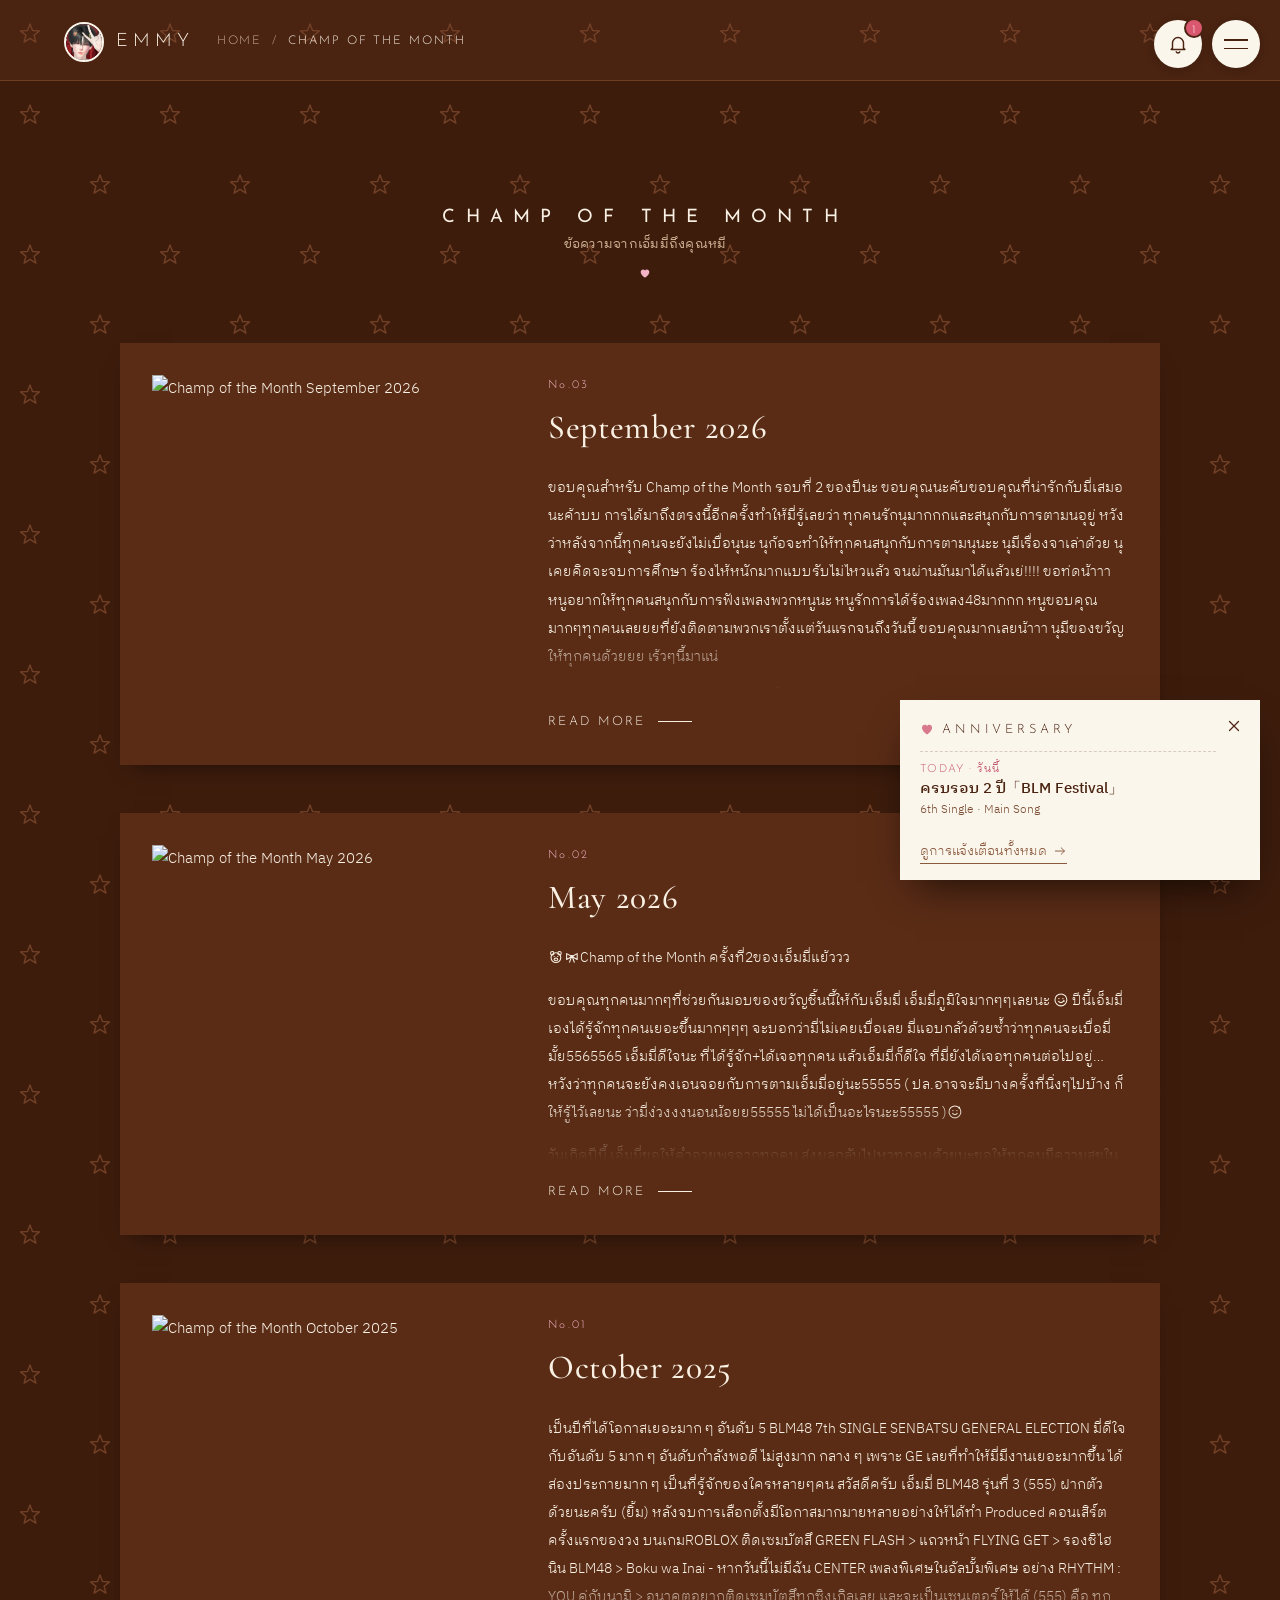
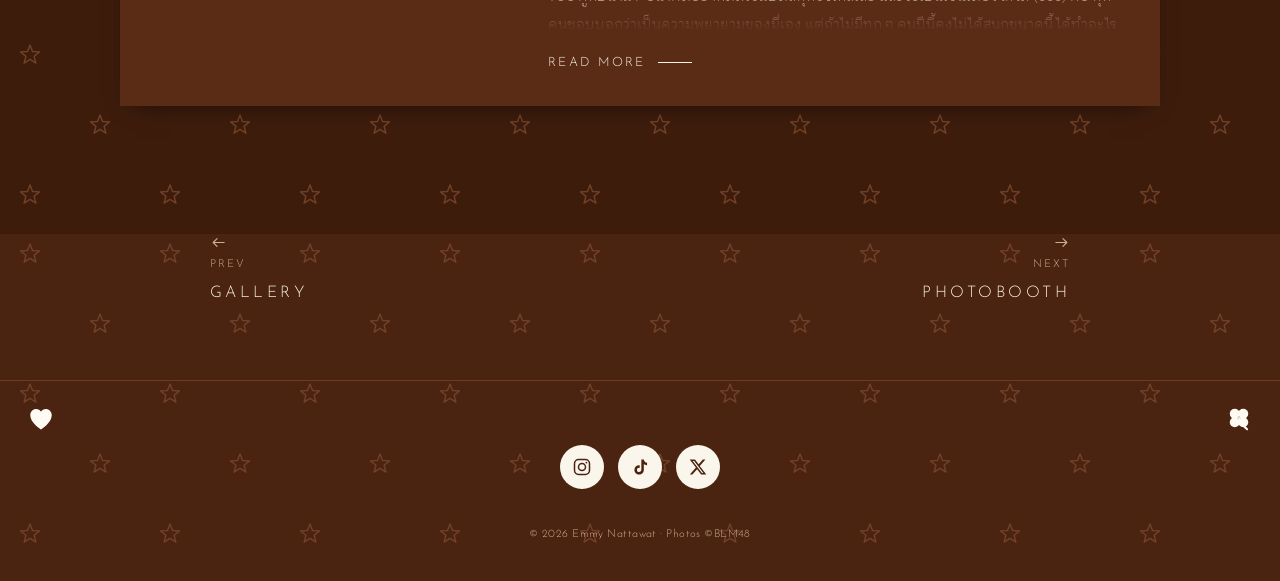
==== commit 5245cde9: "Add Photobooth page: 4 cut frames, countdown camera, filters, save/share Co-Authored-By: Claude Opus" ====
--- a/champ.html
+++ b/champ.html
@@ -2,7 +2,7 @@
 <html lang="th">
 <head>
   <meta charset="utf-8">
-  <meta name="viewport" content="width=device-width, initial-scale=1">
+  <meta name="viewport" content="width=device-width, initial-scale=1, maximum-scale=1, user-scalable=no">
   <title>CHAMP OF THE MONTH · EMMY BLM48</title>
   <meta name="description" content="CHAMP OF THE MONTH — เอ็มมี่ BLM48 รุ่นที่ 3">
   <link rel="preconnect" href="https://fonts.googleapis.com">
@@ -36,7 +36,7 @@
 
   <nav class="page-nav" aria-label="หน้าอื่น">
     <a class="pn-prev" href="/gallery"><small>PREV</small>GALLERY</a>
-    <a class="pn-next" href="/notifications"><small>NEXT</small>NOTIFICATIONS</a>
+    <a class="pn-next" href="/photobooth"><small>NEXT</small>PHOTOBOOTH</a>
   </nav>
 
   </main>
--- a/style.css
+++ b/style.css
@@ -26,7 +26,7 @@
 }
 
 * { box-sizing: border-box; margin: 0; padding: 0; }
-html { scroll-behavior: smooth; }
+html { scroll-behavior: smooth; touch-action: pan-x pan-y; -webkit-text-size-adjust: 100%; text-size-adjust: 100%; }
 body {
   font-family: var(--th); font-weight: 300; color: var(--ink); line-height: 1.8; font-size: 15px;
   background: var(--star) 0 0 / 140px 140px, var(--brown); overflow-x: hidden;
@@ -253,10 +253,27 @@
 
 /* ===== MOVIE ===== */
 .movies { display: grid; grid-template-columns: repeat(3, 1fr); gap: 40px 28px; }
-.movie { display: block; text-align: left; }
+.movie { display: block; text-align: left; align-self: start; }
 .movie-thumb { position: relative; aspect-ratio: 16 / 9; overflow: hidden; background: #2c140a; }
 .movie-thumb img { width: 100%; height: 100%; object-fit: cover; transition: transform .6s ease, opacity .3s; }
 .movie:hover .movie-thumb img { transform: scale(1.05); opacity: .85; }
+/* Music Video: MV photos 2×2, then title + WATCH (plays the clip) */
+.mv-rows { display: grid; grid-template-columns: 1fr 1fr; gap: 56px 28px; align-items: start; }
+.mv-shots { position: relative; display: grid; grid-template-columns: 1fr 1fr; gap: 8px; }
+.mv-foot { display: flex; align-items: flex-start; justify-content: space-between; gap: 16px; }
+.mv-foot .movie-meta { min-width: 0; }
+.mv-watch {
+  flex: none; display: inline-flex; align-items: center; gap: 8px; margin-top: 14px; padding: 9px 16px 8px;
+  border: 1px solid var(--ink); font-family: var(--en); font-size: .75rem; letter-spacing: .18em; color: var(--ink);
+  transition: background .25s, color .25s;
+}
+.mv-watch .ico { width: .85em; height: .85em; }
+.mv-watch:hover { background: var(--paper); color: var(--brown); border-color: var(--paper); }
+.mv-watch:active { transform: scale(.96); }
+.mv-shot { display: block; aspect-ratio: 16 / 9; overflow: hidden; background: #2c140a; }
+.mv-shot img { width: 100%; height: 100%; object-fit: cover; transition: transform .6s ease, opacity .3s; }
+.mv-shot:hover img { transform: scale(1.06); opacity: .85; }
+.mv-shot:active img { transform: scale(.97); transition: transform .15s; }
 .movie-thumb .play {
   position: absolute; left: 50%; top: 50%; translate: -50% -50%; width: 46px; height: 46px; border-radius: 50%;
   border: 1px solid #fff; display: grid; place-items: center; color: #fff; padding-left: 2px;
@@ -265,9 +282,50 @@
 .movie-thumb .play .ico { width: 16px; height: 16px; }
 .movie:hover .play { background: var(--paper); color: var(--brown); border-color: var(--paper); }
 .movie-meta { margin-top: 14px; }
+.movie-views { display: inline-flex; align-items: center; gap: 4px; margin-left: 12px; font-family: var(--en); font-size: .72rem; letter-spacing: .06em; color: var(--accent); }
+.movie-views .ico { width: .8em; height: .8em; }
+.views-total { text-align: center; margin: -12px auto 44px; padding: 22px 20px 20px; max-width: 520px; background: var(--brown-card); box-shadow: 0 10px 24px -14px #000000b0; }
+.views-total[hidden] { display: none; }
+.views-label { font-family: var(--en); font-size: .75rem; letter-spacing: .3em; padding-left: .3em; color: var(--ink-2); }
+.views-label small { display: block; font-family: var(--th); font-size: .75rem; letter-spacing: .02em; color: var(--ink-3); margin-top: 6px; }
+.views-num { margin-top: 10px; font-family: var(--en); line-height: 1; }
+.views-num b { font-weight: 300; font-size: clamp(2.2rem, 6vw, 3.2rem); letter-spacing: .02em; }
+.views-num span { font-size: .8rem; letter-spacing: .2em; color: var(--accent); margin-left: 8px; }
+.views-sub { margin-top: 10px; font-size: .75rem; color: var(--ink-3); }
 .movie-meta time { font-family: var(--en); font-size: .75rem; letter-spacing: .1em; color: var(--ink-3); }
 .movie-meta h3 { font-weight: 400; font-size: .95rem; line-height: 1.5; margin-top: 4px; }
 .movie-meta p { font-size: .8rem; color: var(--ink-2); line-height: 1.5; }
+
+/* ===== DISCOGRAPHY TABS ===== */
+.dtabs { display: grid; grid-template-columns: repeat(3, 1fr); max-width: 760px; margin: 0 auto 40px; border: 1px solid var(--line); }
+.dtab { position: relative; padding: 18px 10px 16px; font-family: var(--en); font-size: .85rem; letter-spacing: .2em; color: var(--ink-2); transition: background .2s, color .2s; }
+.dtab + .dtab { border-left: 1px solid var(--line); }
+.dtab small { display: block; font-family: var(--th); font-size: .72rem; letter-spacing: .02em; color: var(--ink-3); margin-top: 6px; }
+.dtab b { position: absolute; top: 8px; right: 10px; font-weight: 400; font-size: .68rem; letter-spacing: 0; color: var(--ink-3); }
+.dtab:hover { color: var(--ink); }
+.dtab.is-on { background: var(--paper); color: var(--brown); }
+.dtab.is-on small, .dtab.is-on b { color: #8a5a3f; }
+.dpanel[hidden] { display: none; }
+.dsort { display: flex; justify-content: center; align-items: center; flex-wrap: wrap; gap: 8px; margin: -16px 0 30px; }
+.dsort[hidden] { display: none; }
+.dsort-label { font-family: var(--en); font-size: .7rem; letter-spacing: .2em; color: var(--ink-3); margin-right: 6px; text-align: right; line-height: 1.2; }
+.dsort-label small, .dsort-btn small { display: block; font-family: var(--th); font-size: .66rem; letter-spacing: .02em; }
+.dsort-btn { font-family: var(--en); font-size: .72rem; letter-spacing: .14em; line-height: 1.3; padding: 7px 16px 6px; border: 1px solid var(--line); border-radius: 999px; color: var(--ink-2); transition: background .2s, color .2s, border-color .2s; }
+.dsort-btn small { color: var(--ink-3); }
+.dsort-btn:not(.is-on):not(:disabled):hover { border-color: var(--accent); color: var(--ink); }
+.dsort-btn.is-on { background: var(--paper); border-color: var(--paper); color: var(--brown); }
+.dsort-btn.is-on small { color: #8a5a3f; }
+.dsort-btn:disabled { opacity: .4; cursor: default; }
+.rank { position: absolute; left: 0; top: 0; min-width: 40px; height: 40px; padding: 0 8px; display: grid; place-items: center; font-family: var(--en); font-size: 1.05rem; background: #2a1208d9; color: var(--ink); }
+.rank-1 { background: #e9c46a; color: var(--brown); }
+.rank-2 { background: #d9d4cc; color: var(--brown); }
+.rank-3 { background: #c98b5e; color: var(--brown); }
+.d-empty { display: flex; align-items: center; justify-content: center; gap: 10px; grid-column: 1 / -1; padding: 56px 0; color: var(--ink-3); border: 1px dashed var(--line); }
+.mags { display: grid; grid-template-columns: repeat(4, 1fr); gap: 34px 22px; }
+.mag { text-align: left; display: block; align-self: start; }
+.mag-img { aspect-ratio: 4 / 5; overflow: hidden; background: #2c140a; border: 8px solid var(--paper); box-shadow: 0 10px 24px -14px #000000b0; }
+.mag-img img { width: 100%; height: 100%; object-fit: cover; transition: transform .6s ease; }
+.mag:hover .mag-img img { transform: scale(1.04); }
 
 /* ===== PHOTO (booth cells) ===== */
 .photos { display: grid; grid-template-columns: repeat(4, 1fr); gap: 34px 22px; }
@@ -280,10 +338,6 @@
 .photo-meta time { font-family: var(--en); font-size: .72rem; letter-spacing: .1em; color: var(--ink-3); }
 .photo-meta h3 { font-weight: 400; font-size: .92rem; line-height: 1.45; margin: 4px 0 2px; }
 .photo-meta p { font-size: .8rem; color: var(--ink-2); line-height: 1.5; }
-.covers { display: grid; grid-template-columns: repeat(4, 1fr); gap: 22px; }
-.cover { overflow: hidden; }
-.cover img { width: 100%; aspect-ratio: 4 / 5; object-fit: cover; transition: transform .6s ease; }
-.cover:hover img { transform: scale(1.05); }
 
 /* ===== GALLERY (masonry) ===== */
 .gallery { columns: 3 260px; column-gap: 16px; }
@@ -399,15 +453,208 @@
   .banner:hover { transform: none; }
 }
 
+/* ===== MOTION ===== */
+@view-transition { navigation: auto; }
+::view-transition-old(root) { animation: .25s ease both page-out; }
+::view-transition-new(root) { animation: .45s cubic-bezier(.2, .7, .2, 1) both page-in; }
+@keyframes page-out { to { opacity: 0; transform: translateY(-8px); } }
+@keyframes page-in { from { opacity: 0; transform: translateY(14px); } }
+
+/* camera flash + the 4 cuts developing */
+.flash { position: fixed; inset: 0; z-index: 400; background: #fffaf2; pointer-events: none; animation: flash 1.1s ease-out forwards; }
+@keyframes flash { 0% { opacity: 0; } 8% { opacity: .95; } 100% { opacity: 0; } }
+.hero-cuts.is-developing .cut { animation: develop 1.4s cubic-bezier(.2, .7, .2, 1) both; }
+.hero-cuts.is-developing .cut:nth-child(1) { animation-delay: .25s; }
+.hero-cuts.is-developing .cut:nth-child(2) { animation-delay: .5s; }
+.hero-cuts.is-developing .cut:nth-child(3) { animation-delay: .75s; }
+.hero-cuts.is-developing .cut:nth-child(4) { animation-delay: 1s; }
+@keyframes develop {
+  0% { opacity: 0; transform: translateY(18px) rotate(-1.2deg); filter: sepia(1) brightness(1.7) blur(6px); }
+  55% { opacity: 1; filter: sepia(.4) brightness(1.15) blur(1px); }
+  100% { opacity: 1; transform: none; filter: none; }
+}
+.hero-caption, .hero-foot { animation: rise .9s .2s cubic-bezier(.2, .7, .2, 1) both; }
+.hero-foot { animation-delay: 1.3s; }
+
+/* items rising in */
+.pop { opacity: 0; transform: translateY(16px) scale(.985); }
+.pop.in { opacity: 1; transform: none; transition: opacity .6s ease var(--d, 0ms), transform .7s cubic-bezier(.2, .7, .2, 1) var(--d, 0ms); }
+.banner.pop.in:hover { transform: translateY(-2px) rotate(-.4deg); transition-delay: 0ms; }
+@keyframes rise { from { opacity: 0; transform: translateY(16px); } }
+
+/* little life in the icons */
+.corner-l svg, .sec-tit::after, .heart .ico { animation: beat 2.6s ease-in-out infinite; transform-origin: center; }
+.corner-r svg { animation: sway 4s ease-in-out infinite; transform-origin: 50% 90%; }
+@keyframes beat { 0%, 40%, 100% { transform: scale(1); } 10% { transform: scale(1.18); } 20% { transform: scale(.96); } 30% { transform: scale(1.1); } }
+@keyframes sway { 0%, 100% { transform: rotate(-6deg); } 50% { transform: rotate(6deg); } }
+.corner-l { pointer-events: auto; cursor: pointer; }
+.heart { cursor: pointer; }
+.bell-btn.has-unread .ico { animation: ring 4s ease-in-out infinite; transform-origin: 50% 10%; }
+@keyframes ring { 0%, 86%, 100% { transform: rotate(0); } 88% { transform: rotate(16deg); } 91% { transform: rotate(-14deg); } 94% { transform: rotate(8deg); } 97% { transform: rotate(-4deg); } }
+.bell-count:not([hidden]) { animation: badge .5s 1s cubic-bezier(.3, 1.6, .5, 1) both; }
+@keyframes badge { from { transform: scale(0); } }
+.rank { animation: badge .45s cubic-bezier(.3, 1.6, .5, 1) both; }
+
+/* buttons give a little press */
+.pill-btn, .dsort-btn, .dtab, .bell-btn, .menu-btn, .push-btn, .push-test, .view-more, .lb-btn, .sns a { transition-property: transform, background, color, border-color, opacity; }
+.pill-btn:active, .dsort-btn:active, .dtab:active, .bell-btn:active, .menu-btn:active, .push-btn:active, .push-test:active, .view-more:active, .sns a:active { transform: scale(.95); }
+.movie:active .movie-thumb, .mag:active .mag-img, .photo:active .photo-img { transform: scale(.98); transition: transform .15s; }
+
+/* menu & overlays */
+.menu:not([hidden]) { animation: fade .35s ease both; }
+.menu:not([hidden]) li { animation: rise .5s cubic-bezier(.2, .7, .2, 1) both; }
+.menu:not([hidden]) li:nth-child(2) { animation-delay: .04s; } .menu:not([hidden]) li:nth-child(3) { animation-delay: .08s; }
+.menu:not([hidden]) li:nth-child(4) { animation-delay: .12s; } .menu:not([hidden]) li:nth-child(5) { animation-delay: .16s; }
+.menu:not([hidden]) li:nth-child(6) { animation-delay: .2s; } .menu:not([hidden]) li:nth-child(7) { animation-delay: .24s; }
+.menu:not([hidden]) li:nth-child(8) { animation-delay: .28s; } .menu:not([hidden]) li:nth-child(9) { animation-delay: .32s; }
+.menu:not([hidden]) .menu-badge { animation: badge .6s .1s cubic-bezier(.3, 1.6, .5, 1) both; }
+.lightbox:not([hidden]), .player:not([hidden]) { animation: fade .3s ease both; }
+.lightbox:not([hidden]) img, .player:not([hidden]) .player-box { animation: zoom-in .45s cubic-bezier(.2, .7, .2, 1) both; }
+.dpanel:not([hidden]) { animation: fade .4s ease both; }
+@keyframes fade { from { opacity: 0; } }
+@keyframes zoom-in { from { opacity: 0; transform: scale(.94) translateY(10px); } }
+
+/* floating hearts */
+.float-heart { position: fixed; z-index: 450; width: 18px; height: 18px; margin: -9px 0 0 -9px; color: var(--accent); pointer-events: none; animation: float-up 1.1s cubic-bezier(.2, .7, .3, 1) both; }
+.float-heart .ico { width: 100%; height: 100%; }
+@keyframes float-up {
+  0% { opacity: 0; transform: translate(0, 0) scale(.2) rotate(0); }
+  15% { opacity: 1; }
+  100% { opacity: 0; transform: translate(var(--dx), var(--dy)) scale(var(--s)) rotate(var(--rot)); }
+}
+
+@media (prefers-reduced-motion: reduce) {
+  ::view-transition-old(root), ::view-transition-new(root) { animation: none; }
+  *, *::before, *::after { animation: none !important; }
+  .pop { opacity: 1; transform: none; }
+}
+
+/* ===== PHOTOBOOTH ===== */
+.pb { max-width: 1040px; margin: 0 auto; scroll-margin-top: 0; }
+.pb-step:not([hidden]) { animation: fade .45s ease both; }
+.pb-tit { font-family: var(--en); font-weight: 400; font-size: 1rem; letter-spacing: .32em; text-align: center; margin-bottom: 28px; }
+.pb-tit small { display: block; font-family: var(--th); font-size: .82rem; letter-spacing: .02em; color: var(--ink-3); margin-top: 6px; }
+.pb-btn {
+  display: inline-flex; align-items: center; justify-content: center; gap: 8px; min-height: 46px; padding: 12px 26px 10px;
+  border: 1px solid var(--ink); font-family: var(--en); font-size: .82rem; letter-spacing: .2em; color: var(--ink); cursor: pointer;
+  transition: background .25s, color .25s, border-color .25s, transform .15s, opacity .2s;
+}
+.pb-btn:hover { background: var(--paper); color: var(--brown); border-color: var(--paper); }
+.pb-btn:active { transform: scale(.96); }
+.pb-btn:disabled { opacity: .4; pointer-events: none; }
+.pb-shoot { background: var(--paper); color: var(--brown); border-color: var(--paper); }
+.pb-shoot:hover { background: var(--accent); border-color: var(--accent); }
+.pb-ghost { border-color: var(--line); color: var(--ink-2); }
+.pb-actions { display: flex; flex-wrap: wrap; justify-content: center; gap: 12px; margin-top: 28px; }
+.pb-note { text-align: center; font-size: .8rem; color: var(--ink-3); margin-top: 48px; }
+
+/* the booth: cream cabin, START card, red curtain with a white ribbon */
+.pb-booth { width: min(400px, 100%); margin: 0 auto; background: var(--paper); padding: 0 16px 18px; box-shadow: 0 24px 40px -22px #000000c0; }
+.pb-sign {
+  margin: 0 -16px 16px; padding: 16px 10px 12px; background: var(--red); color: var(--paper); text-align: center;
+  font-family: var(--en); font-size: 1.35rem; letter-spacing: .3em; padding-left: calc(10px + .3em); line-height: 1.1;
+}
+.pb-sign small { display: block; font-family: var(--serif); font-style: italic; font-size: 1rem; letter-spacing: .06em; margin-top: 6px; color: #f6d3dc; }
+.pb-body { display: grid; grid-template-columns: 1fr 1.25fr; gap: 14px; aspect-ratio: 4 / 4.2; }
+.pb-panel { display: flex; flex-direction: column; align-items: center; justify-content: center; gap: 18px; background: #efe3cf; padding: 14px 10px; }
+.pb-start {
+  width: 100%; aspect-ratio: 3 / 4; display: flex; flex-direction: column; align-items: center; justify-content: center; gap: 6px;
+  background: #fff; color: var(--red); border: 1px solid #e3d3bb; box-shadow: 0 6px 14px -8px #00000059;
+  font-family: var(--en); font-size: 1.5rem; letter-spacing: .14em; transition: transform .2s, box-shadow .2s;
+}
+.pb-start small { font-family: var(--th); font-size: .78rem; letter-spacing: 0; color: #9a5a4b; }
+.pb-start:hover { transform: translateY(-2px) rotate(-1deg); box-shadow: 0 10px 18px -8px #00000073; }
+.pb-start:active { transform: scale(.97); }
+.pb-howto-btn { padding: 8px 16px 6px; border-radius: 999px; background: var(--red); color: var(--paper); font-family: var(--serif); font-style: italic; font-size: 1rem; }
+.pb-howto-btn:hover { background: #a62b31; }
+.pb-curtain {
+  position: relative; overflow: hidden; background: #2a1208;
+}
+.pb-curtain::before {
+  content: ""; position: absolute; inset: 0; transform-origin: right center; transition: transform .6s cubic-bezier(.6, 0, .3, 1);
+  background: repeating-linear-gradient(90deg, #7a1a1f 0 6px, #9c262c 6px 16px, #8e1f24 16px 22px, #6d161b 22px 26px);
+  box-shadow: inset 0 -18px 18px -14px #00000080;
+  animation: curtain-sway 5s ease-in-out infinite;
+}
+.pb-tie { position: absolute; left: 10%; top: 16%; width: 30%; height: auto; filter: drop-shadow(0 2px 3px #0000004d); transition: opacity .3s; }
+.pb-booth.is-open .pb-curtain::before { transform: scaleX(.12); animation: none; }
+.pb-booth.is-open .pb-tie { opacity: 0; }
+@keyframes curtain-sway { 0%, 100% { transform: skewX(0); } 50% { transform: skewX(-1.2deg); } }
+
+/* frame cards */
+.pb-frames { display: grid; grid-template-columns: repeat(4, 1fr); gap: 28px 22px; align-items: end; }
+.pb-frame { display: flex; flex-direction: column; align-items: center; gap: 14px; text-align: center; }
+.pb-frame-img { width: 100%; height: auto; box-shadow: 0 14px 24px -16px #000000c0; transition: transform .35s cubic-bezier(.2, .7, .2, 1); }
+.pb-frame-img.pb-strip { width: 62%; }
+.pb-frame:hover .pb-frame-img { transform: translateY(-4px) rotate(-1.2deg); }
+.pb-frame:active .pb-frame-img { transform: scale(.97); }
+.pb-frame-name { font-family: var(--en); font-size: .85rem; letter-spacing: .16em; }
+.pb-frame-name small { display: block; font-family: var(--th); font-size: .78rem; letter-spacing: 0; color: var(--ink-3); margin-top: 2px; }
+
+/* camera */
+.pb-emmy { text-align: center; margin-bottom: 20px; }
+.pb-emmy p { font-size: .85rem; color: var(--ink-2); margin-bottom: 10px; }
+.pb-emmy-list { display: flex; gap: 8px; overflow-x: auto; padding: 4px 4px 8px; justify-content: safe center; scrollbar-width: thin; }
+.pb-emmy-pic { flex: none; width: 58px; aspect-ratio: 3 / 4; overflow: hidden; border: 2px solid transparent; opacity: .6; transition: opacity .2s, border-color .2s; }
+.pb-emmy-pic img { width: 100%; height: 100%; object-fit: cover; object-position: 50% 25%; }
+.pb-emmy-pic.is-on { border-color: var(--paper); opacity: 1; }
+.pb-cam { display: grid; grid-template-columns: minmax(0, 1fr) 110px; gap: 16px; max-width: 560px; margin: 0 auto; align-items: start; }
+.pb-view { position: relative; overflow: hidden; background: #1e0c05; aspect-ratio: 3 / 4; border: 8px solid var(--paper); }
+.pb-view video { width: 100%; height: 100%; object-fit: cover; transform: scaleX(-1); display: block; }
+.pb-count {
+  position: absolute; inset: 0; display: grid; place-items: center; pointer-events: none;
+  font-family: var(--en); font-weight: 300; font-size: clamp(5rem, 22vw, 9rem); color: #fffaf2; text-shadow: 0 4px 24px #00000080;
+}
+.pb-count.tick { animation: count-pop 1s cubic-bezier(.2, .7, .2, 1) both; }
+@keyframes count-pop { 0% { opacity: 0; transform: scale(1.5); } 20% { opacity: 1; transform: scale(1); } 85% { opacity: 1; } 100% { opacity: 0; transform: scale(.9); } }
+.pb-cam-error { position: absolute; inset: 0; display: flex; flex-direction: column; align-items: center; justify-content: center; gap: 18px; padding: 20px; text-align: center; background: #2a1208; }
+.pb-cam-error p { font-size: .95rem; }
+.pb-cam-error small { display: block; font-size: .8rem; color: var(--ink-3); margin-top: 6px; }
+.pb-shots { list-style: none; display: grid; gap: 8px; }
+.pb-shots li { position: relative; aspect-ratio: var(--ar, 3 / 4); overflow: hidden; background: #ffffff14; border: 1px dashed var(--line); display: grid; place-items: center; }
+.pb-shots li span { font-family: var(--en); font-size: .85rem; color: var(--ink-3); }
+.pb-shots canvas, .pb-shots img { position: absolute; inset: 0; width: 100%; height: 100%; object-fit: cover; object-position: 50% 25%; }
+.pb-shots li.is-new { animation: develop 1.2s cubic-bezier(.2, .7, .2, 1) both; }
+.pb-shots li.is-emmy { border: 1px solid var(--accent); }
+.pb-timer { display: flex; justify-content: center; align-items: baseline; gap: 18px; margin-top: 28px; }
+.pb-timer span { font-family: var(--en); font-size: .75rem; letter-spacing: .2em; color: var(--ink-3); }
+
+/* result */
+.pb-result { display: grid; grid-template-columns: minmax(0, 1fr) minmax(0, 300px); gap: 40px; max-width: 800px; margin: 0 auto; align-items: start; }
+.pb-print { width: 100%; height: auto; box-shadow: 0 20px 36px -20px #000000d0; animation: develop 1.4s cubic-bezier(.2, .7, .2, 1) both; }
+.pb-print.pb-strip { width: 58%; justify-self: center; }
+.pb-edit { display: flex; flex-direction: column; }
+.pb-label { font-family: var(--en); font-size: .75rem; letter-spacing: .2em; color: var(--ink-3); margin: 0 0 8px; }
+.pb-filters { display: flex; flex-wrap: wrap; gap: 4px 18px; margin-bottom: 26px; }
+.pb-input {
+  width: 100%; padding: 12px 14px 10px; background: #ffffff10; border: 1px solid var(--line); color: var(--ink);
+  font: inherit; font-size: 16px;
+}
+.pb-input::placeholder { color: var(--ink-3); }
+.pb-input:focus { outline: none; border-color: var(--ink-2); }
+.pb-actions-col { flex-direction: column; align-items: stretch; }
+
+.pb-howto { margin: auto; width: min(420px, calc(100% - 32px)); padding: 32px 28px 26px; background: var(--paper); color: var(--brown); border: 0; box-shadow: 0 30px 60px -20px #000000b0; }
+.pb-howto::backdrop { background: #1e0c05b8; }
+.pb-howto[open] { animation: zoom-in .4s cubic-bezier(.2, .7, .2, 1) both; }
+.pb-howto h2 { font-family: var(--en); font-weight: 400; font-size: 1.15rem; letter-spacing: .3em; text-align: center; margin-bottom: 20px; color: var(--red); }
+.pb-howto ol { list-style: none; counter-reset: s; display: grid; gap: 14px; margin-bottom: 24px; }
+.pb-howto li { counter-increment: s; display: grid; grid-template-columns: 28px 1fr; font-size: .85rem; line-height: 1.6; color: #7a4d35; }
+.pb-howto li::before { content: counter(s); grid-row: span 2; font-family: var(--en); font-size: 1.1rem; color: var(--red); }
+.pb-howto li b { font-weight: 500; color: var(--brown); font-size: .92rem; }
+.pb-howto form { display: flex; justify-content: center; }
+.pb-howto .pb-shoot { background: var(--brown); color: var(--paper); border-color: var(--brown); min-width: 140px; }
+
 /* ===== RESPONSIVE ===== */
 @media (max-width: 900px) {
   .profile { grid-template-columns: 1fr; }
   .profile-photo { max-width: 400px; }
   .movies { grid-template-columns: repeat(2, 1fr); gap: 32px 18px; }
-  .photos { grid-template-columns: repeat(3, 1fr); }
-  .covers { grid-template-columns: repeat(2, 1fr); }
+  .photos, .mags { grid-template-columns: repeat(3, 1fr); }
   .champ { grid-template-columns: 1fr; }
   .champ-img { max-width: 420px; }
+  .pb-frames { grid-template-columns: repeat(2, 1fr); gap: 36px 22px; }
+  .pb-result { grid-template-columns: 1fr; max-width: 420px; gap: 28px; }
 }
 @media (max-width: 600px) {
   body { font-size: 14px; }
@@ -425,9 +672,22 @@
   .sched li { grid-template-columns: 74px 1fr; gap: 12px; }
   .sched-date b { font-size: 1.2rem; }
   .movies { grid-template-columns: 1fr; }
-  .photos { grid-template-columns: repeat(2, 1fr); gap: 26px 14px; }
+  .mv-rows { grid-template-columns: 1fr; gap: 44px; }
+  .mv-watch { padding: 8px 12px 7px; letter-spacing: .12em; }
+  .photos, .mags { grid-template-columns: repeat(2, 1fr); gap: 26px 14px; }
+  .dtab { font-size: .68rem; letter-spacing: .1em; padding: 16px 4px 14px; }
+  .dtab b { top: 5px; right: 6px; }
+  .dsort { gap: 6px; }
+  .dsort-label { display: none; }
+  .dsort-btn { padding: 7px 12px 6px; letter-spacing: .08em; }
   .lightbox { grid-template-columns: 40px 1fr 40px; padding: 16px 0; }
   .page-head { padding: 14px 124px 14px 16px; gap: 14px; flex-wrap: wrap; }
   .crumbs { font-size: .6875rem; }
   .page-nav a { font-size: .85rem; letter-spacing: .14em; }
-}
+  .pb-frames { gap: 30px 14px; }
+  .pb-frame-name { font-size: .75rem; letter-spacing: .1em; }
+  .pb-cam { grid-template-columns: 1fr; gap: 20px; }
+  .pb-shots { grid-template-columns: repeat(4, 1fr); }
+  .pb-btn { padding: 12px 20px 10px; letter-spacing: .14em; }
+  .pb-actions .pb-btn { flex: 1 1 0; }
+}
